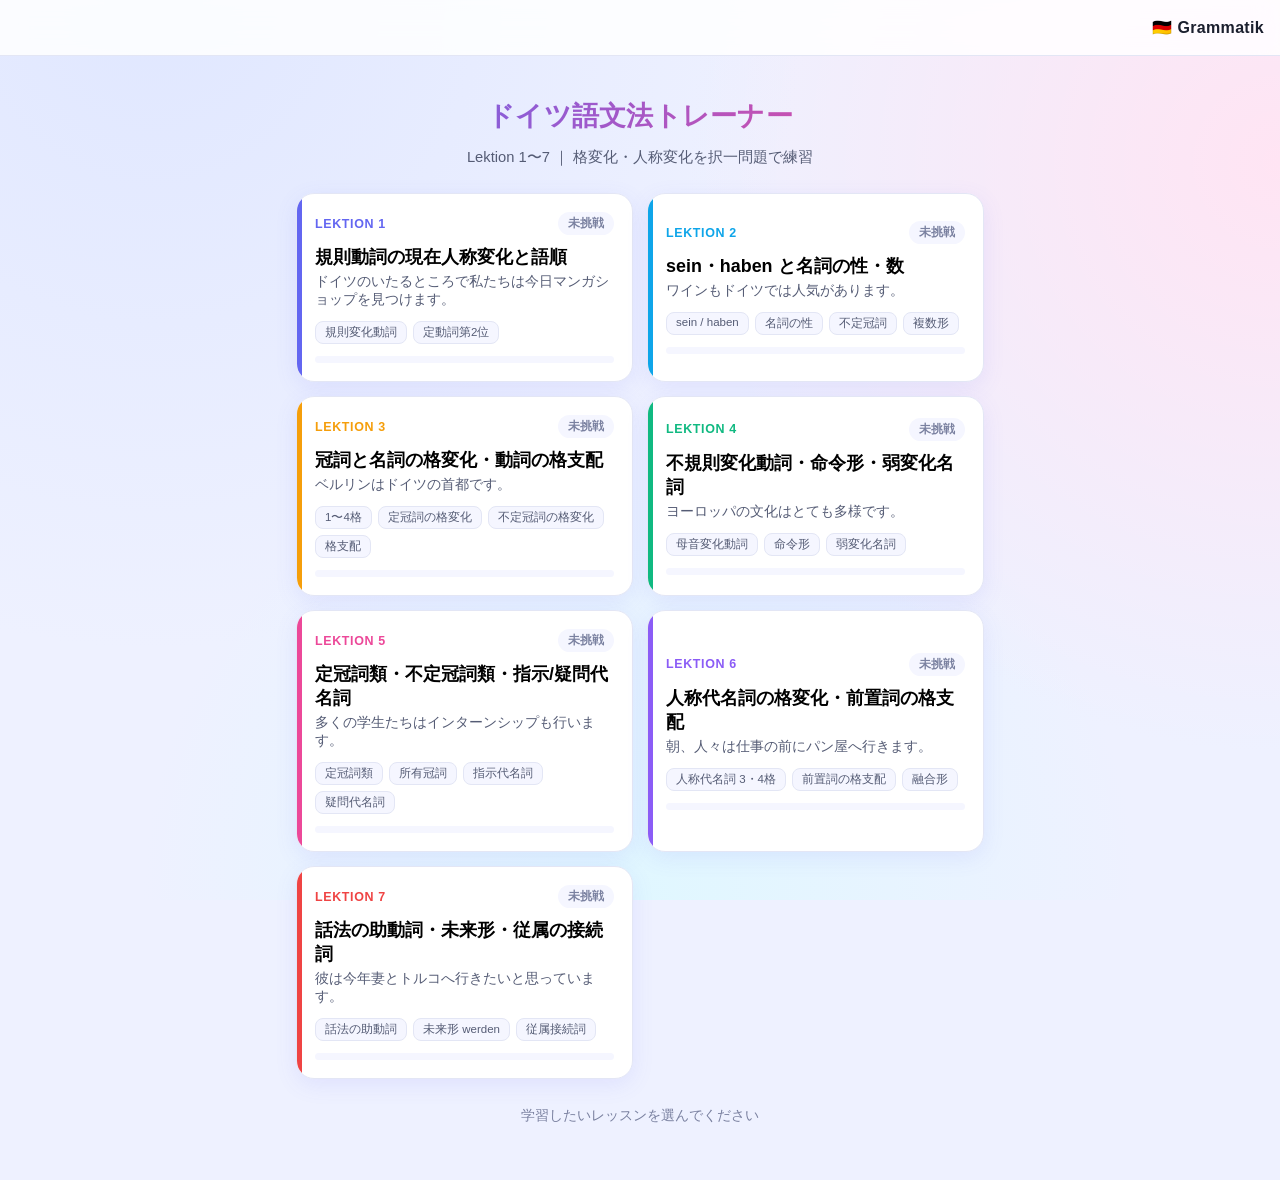
==== index.html @ c19a34ea "feat: ドイツ語文法トレーナー初版" ====
<!DOCTYPE html>
<html lang="ja">
<head>
  <meta charset="UTF-8">
  <meta name="viewport" content="width=device-width, initial-scale=1.0, viewport-fit=cover">
  <meta name="theme-color" content="#6366f1">
  <meta name="description" content="ドイツ語 Lektion 1〜7 の格変化・人称変化を択一問題で練習できる初学者向け学習アプリ">
  <title>ドイツ語文法トレーナー｜Lektion 1-7</title>
  <link rel="stylesheet" href="css/style.css">
</head>
<body>
  <header class="app-header">
    <button class="home-link" id="homeBtn" aria-label="ホームに戻る">
      <span class="home-icon">‹</span> ホーム
    </button>
    <span class="app-logo">🇩🇪 Grammatik</span>
  </header>

  <main id="view" class="view"></main>

  <!-- データ → ロジック → アプリ本体 の順に読み込む（ES Modules不使用でfile://でも動作） -->
  <script src="js/data/lektionen.js"></script>
  <script src="js/data/questions.js"></script>
  <script src="js/storage.js"></script>
  <script src="js/quiz.js"></script>
  <script src="js/app.js"></script>
</body>
</html>
---- css/style.css ----
/* =========================================================
   ドイツ語文法トレーナー スタイル
   モバイルファースト / CSS変数テーマ / アニメーション
   ========================================================= */

:root {
  --bg: #eef1ff;
  --bg-grad: radial-gradient(circle at 12% 0%, #e0e7ff 0%, transparent 45%),
    radial-gradient(circle at 100% 18%, #ffe4f3 0%, transparent 40%),
    radial-gradient(circle at 50% 100%, #e0f7ff 0%, transparent 45%);
  --surface: #ffffff;
  --surface-2: #f5f6ff;
  --text: #1b1f2e;
  --text-soft: #555c75;
  --text-mute: #7a81a0;
  --border: #e3e6f5;
  --accent: #6366f1;
  --ok: #0d9f6e;
  --ok-bg: #e1faf0;
  --ng: #ef4444;
  --ng-bg: #fdeaea;
  --shadow: 0 6px 22px rgba(99, 102, 241, 0.1);
  --shadow-lg: 0 14px 40px rgba(99, 102, 241, 0.18);
  --radius: 18px;
  --radius-sm: 12px;
  --header-h: 56px;
}

@media (prefers-color-scheme: dark) {
  :root {
    --bg: #14172a;
    --bg-grad: radial-gradient(circle at 10% 0%, rgba(99, 102, 241, 0.22) 0%, transparent 45%),
      radial-gradient(circle at 100% 15%, rgba(236, 72, 153, 0.16) 0%, transparent 40%),
      radial-gradient(circle at 50% 100%, rgba(14, 165, 233, 0.16) 0%, transparent 45%);
    --surface: #1f2338;
    --surface-2: #272c47;
    --text: #f5f6fc;
    --text-soft: #cdd2ea;
    --text-mute: #a3a9c8;
    --border: #383e5e;
    --ok: #34d399;
    --ok-bg: #163a30;
    --ng-bg: #3f2027;
    --shadow: 0 6px 22px rgba(0, 0, 0, 0.45);
    --shadow-lg: 0 14px 40px rgba(0, 0, 0, 0.6);
  }
}

* { box-sizing: border-box; }

html, body {
  margin: 0;
  padding: 0;
}

[hidden] { display: none !important; }

body {
  font-family: -apple-system, BlinkMacSystemFont, "Segoe UI", "Hiragino Sans",
    "Hiragino Kaku Gothic ProN", "Noto Sans JP", Meiryo, sans-serif;
  background-color: var(--bg);
  background-image: var(--bg-grad);
  background-attachment: fixed;
  color: var(--text);
  -webkit-font-smoothing: antialiased;
  line-height: 1.6;
  overflow-x: hidden;
}

/* ---------- ヘッダー ---------- */
.app-header {
  position: sticky;
  top: 0;
  z-index: 30;
  height: var(--header-h);
  display: flex;
  align-items: center;
  justify-content: space-between;
  padding: 0 16px;
  padding-top: env(safe-area-inset-top);
  background: color-mix(in srgb, var(--surface) 86%, transparent);
  backdrop-filter: saturate(180%) blur(12px);
  -webkit-backdrop-filter: saturate(180%) blur(12px);
  border-bottom: 1px solid var(--border);
}
.app-logo {
  font-weight: 700;
  letter-spacing: 0.02em;
  font-size: 1rem;
}
.home-link {
  display: inline-flex;
  align-items: center;
  gap: 4px;
  border: none;
  background: transparent;
  color: var(--accent);
  font-size: 0.95rem;
  font-weight: 600;
  cursor: pointer;
  padding: 8px 6px;
  border-radius: 10px;
  transition: background 0.2s, transform 0.15s;
}
.home-link:active { transform: scale(0.94); }
.home-icon { font-size: 1.3rem; line-height: 1; }
.hidden { visibility: hidden; opacity: 0; pointer-events: none; }

/* ---------- ビュー / 遷移アニメ ---------- */
.view {
  max-width: 720px;
  margin: 0 auto;
  padding: 20px 16px calc(40px + env(safe-area-inset-bottom));
}
.view-enter { animation: viewIn 0.4s cubic-bezier(0.22, 1, 0.36, 1); }
@keyframes viewIn {
  from { opacity: 0; transform: translateY(14px); }
  to   { opacity: 1; transform: translateY(0); }
}

/* ---------- ボタン共通 ---------- */
.btn {
  display: inline-flex;
  align-items: center;
  justify-content: center;
  gap: 8px;
  min-height: 52px;
  padding: 0 22px;
  border: none;
  border-radius: 14px;
  font-size: 1rem;
  font-weight: 700;
  cursor: pointer;
  transition: transform 0.15s, box-shadow 0.2s, background 0.2s, opacity 0.2s;
  -webkit-tap-highlight-color: transparent;
}
.btn:active { transform: scale(0.97); }
.btn-primary {
  background: linear-gradient(135deg, var(--accent), color-mix(in srgb, var(--accent) 70%, #ffffff));
  color: #fff;
  box-shadow: 0 8px 20px color-mix(in srgb, var(--accent) 45%, transparent);
}
.btn-ghost {
  background: var(--surface);
  color: var(--text-soft);
  border: 1px solid var(--border);
}

/* ====================== ホーム ====================== */
.hero { text-align: center; padding: 18px 0 24px; }
.hero-title {
  margin: 0;
  font-size: 1.7rem;
  font-weight: 800;
  letter-spacing: 0.01em;
  background: linear-gradient(120deg, #6366f1, #ec4899);
  -webkit-background-clip: text;
  background-clip: text;
  color: transparent;
}
.hero-sub { margin: 8px 0 0; color: var(--text-soft); font-size: 0.92rem; }

.card-grid {
  display: grid;
  grid-template-columns: 1fr;
  gap: 14px;
}
@media (min-width: 600px) {
  .card-grid { grid-template-columns: 1fr 1fr; }
}

.card {
  position: relative;
  text-align: left;
  background: var(--surface);
  border: 1px solid var(--border);
  border-radius: var(--radius);
  padding: 18px;
  cursor: pointer;
  overflow: hidden;
  box-shadow: var(--shadow);
  transition: transform 0.18s, box-shadow 0.25s;
  animation: cardIn 0.5s both cubic-bezier(0.22, 1, 0.36, 1);
  animation-delay: var(--delay, 0ms);
}
.card::before {
  content: "";
  position: absolute;
  inset: 0 auto 0 0;
  width: 5px;
  background: var(--accent);
}
.card:hover { transform: translateY(-4px); box-shadow: var(--shadow-lg); }
.card:active { transform: translateY(-1px) scale(0.99); }
@keyframes cardIn {
  from { opacity: 0; transform: translateY(20px) scale(0.98); }
  to   { opacity: 1; transform: translateY(0) scale(1); }
}
.card-top { display: flex; justify-content: space-between; align-items: center; }
.card-num {
  font-size: 0.78rem;
  font-weight: 700;
  color: var(--accent);
  letter-spacing: 0.05em;
  text-transform: uppercase;
}
.card-badge {
  font-size: 0.72rem;
  font-weight: 700;
  padding: 4px 10px;
  border-radius: 999px;
  background: color-mix(in srgb, var(--accent) 14%, transparent);
  color: var(--accent);
}
.card-badge--new { background: var(--surface-2); color: var(--text-mute); }
.card-title { margin: 10px 0 4px; font-size: 1.12rem; font-weight: 700; }
.card-sub { margin: 0; font-size: 0.85rem; color: var(--text-soft); }
.card-tags { display: flex; flex-wrap: wrap; gap: 6px; margin: 12px 0; }
.tag {
  font-size: 0.72rem;
  padding: 3px 9px;
  border-radius: 8px;
  background: var(--surface-2);
  color: var(--text-soft);
  border: 1px solid var(--border);
}
.progress {
  height: 7px;
  background: var(--surface-2);
  border-radius: 999px;
  overflow: hidden;
}
.progress-bar {
  height: 100%;
  background: linear-gradient(90deg, var(--accent), color-mix(in srgb, var(--accent) 55%, #fff));
  border-radius: 999px;
  width: 0;
  animation: growBar 0.9s 0.2s both cubic-bezier(0.22, 1, 0.36, 1);
}
@keyframes growBar { from { transform: scaleX(0); transform-origin: left; } }
.home-foot { text-align: center; color: var(--text-mute); font-size: 0.85rem; margin-top: 26px; }

/* ====================== 文法解説 ====================== */
.lektion-head { text-align: center; margin-bottom: 22px; }
.lektion-num {
  display: inline-block;
  font-size: 0.78rem;
  font-weight: 700;
  color: #fff;
  background: var(--accent);
  padding: 4px 14px;
  border-radius: 999px;
  letter-spacing: 0.05em;
}
.lektion-title { margin: 12px 0 8px; font-size: 1.35rem; font-weight: 800; }
.lektion-de { margin: 0; font-style: italic; color: var(--text-soft); font-size: 0.95rem; }
.lektion-ja { margin: 4px 0 0; color: var(--text-mute); font-size: 0.85rem; }

.g-section {
  background: var(--surface);
  border: 1px solid var(--border);
  border-radius: var(--radius);
  padding: 16px 16px 18px;
  margin-bottom: 14px;
  box-shadow: var(--shadow);
}
.g-heading {
  margin: 0 0 10px;
  font-size: 1.02rem;
  font-weight: 700;
  color: var(--accent);
}
.g-body { margin: 0 0 12px; font-size: 0.9rem; color: var(--text-soft); }
.table-wrap { overflow-x: auto; -webkit-overflow-scrolling: touch; border-radius: var(--radius-sm); }
table {
  width: 100%;
  border-collapse: collapse;
  font-size: 0.85rem;
  min-width: 320px;
}
thead th {
  background: color-mix(in srgb, var(--accent) 12%, var(--surface-2));
  color: var(--text);
  font-weight: 700;
  text-align: left;
  padding: 8px 10px;
  white-space: nowrap;
}
tbody td {
  padding: 8px 10px;
  border-top: 1px solid var(--border);
  color: var(--text-soft);
}
tbody tr:nth-child(even) td { background: var(--surface-2); }
.g-notes { margin: 12px 0 0; padding-left: 18px; }
.g-notes li { font-size: 0.84rem; color: var(--text-soft); margin-bottom: 5px; }
.btn-start { width: 100%; margin-top: 8px; }

/* ====================== クイズ ====================== */
.quiz-bar { display: flex; align-items: center; gap: 12px; margin-bottom: 18px; }
.quiz-progress {
  flex: 1;
  height: 8px;
  background: var(--surface-2);
  border-radius: 999px;
  overflow: hidden;
  border: 1px solid var(--border);
}
.quiz-progress-fill {
  height: 100%;
  background: linear-gradient(90deg, var(--accent), color-mix(in srgb, var(--accent) 55%, #fff));
  border-radius: 999px;
  transition: width 0.5s cubic-bezier(0.22, 1, 0.36, 1);
}
.quiz-count { font-size: 0.82rem; font-weight: 700; color: var(--text-soft); white-space: nowrap; }
.quiz-cat {
  display: inline-block;
  font-size: 0.74rem;
  font-weight: 700;
  color: var(--accent);
  background: color-mix(in srgb, var(--accent) 13%, transparent);
  padding: 4px 11px;
  border-radius: 999px;
  margin-bottom: 10px;
}
.quiz-prompt {
  margin: 0 0 20px;
  font-size: 1.18rem;
  font-weight: 700;
  line-height: 1.5;
}

.choices { display: grid; gap: 10px; }
.choice {
  display: flex;
  align-items: center;
  gap: 12px;
  width: 100%;
  min-height: 56px;
  padding: 12px 16px;
  background: var(--surface);
  border: 2px solid var(--border);
  border-radius: 14px;
  font-size: 1.05rem;
  font-weight: 600;
  color: var(--text);
  text-align: left;
  cursor: pointer;
  transition: transform 0.12s, border-color 0.2s, background 0.2s;
  -webkit-tap-highlight-color: transparent;
}
.choice:hover:not(.locked) { border-color: var(--accent); }
.choice:active:not(.locked) { transform: scale(0.98); }
.choice-key {
  display: grid;
  place-items: center;
  width: 30px;
  height: 30px;
  flex-shrink: 0;
  border-radius: 8px;
  background: var(--surface-2);
  color: var(--text-soft);
  font-size: 0.85rem;
  font-weight: 800;
}
.choice.locked { cursor: default; }
.choice.correct {
  border-color: var(--ok);
  background: var(--ok-bg);
  color: var(--ok);
}
.choice.correct .choice-key { background: var(--ok); color: #fff; }
.choice.correct::after { content: "✓"; margin-left: auto; font-weight: 800; color: var(--ok); }
.choice.wrong {
  border-color: var(--ng);
  background: var(--ng-bg);
  color: var(--ng);
}
.choice.wrong .choice-key { background: var(--ng); color: #fff; }
.choice.wrong::after { content: "✕"; margin-left: auto; font-weight: 800; color: var(--ng); }
.choice.pop { animation: pop 0.4s cubic-bezier(0.22, 1.4, 0.4, 1); }
@keyframes pop { 0% { transform: scale(1); } 40% { transform: scale(1.05); } 100% { transform: scale(1); } }
.choice.shake { animation: shake 0.4s; }
@keyframes shake {
  0%, 100% { transform: translateX(0); }
  20% { transform: translateX(-7px); }
  40% { transform: translateX(7px); }
  60% { transform: translateX(-5px); }
  80% { transform: translateX(5px); }
}

.btn-hint { width: 100%; margin-top: 16px; font-size: 0.92rem; min-height: 46px; }
.btn-hint.used { opacity: 0.6; }
.hint {
  margin-top: 12px;
  padding: 12px 14px;
  background: color-mix(in srgb, #f59e0b 13%, var(--surface));
  border: 1px solid color-mix(in srgb, #f59e0b 35%, var(--border));
  border-radius: var(--radius-sm);
  font-size: 0.88rem;
  color: var(--text-soft);
  animation: slideDown 0.3s ease;
}
.feedback {
  margin-top: 16px;
  padding: 14px 16px;
  border-radius: var(--radius-sm);
  font-size: 0.9rem;
  line-height: 1.55;
  animation: slideDown 0.35s ease;
}
.feedback strong { display: inline-block; margin-right: 4px; font-size: 0.98rem; }
.feedback--ok { background: var(--ok-bg); color: var(--ok); border: 1px solid color-mix(in srgb, var(--ok) 35%, transparent); }
.feedback--ok strong { color: var(--ok); }
.feedback--ng { background: var(--ng-bg); color: var(--ng); border: 1px solid color-mix(in srgb, var(--ng) 35%, transparent); }
.feedback--ok b, .feedback--ng b { color: inherit; }
.tip-box {
  margin-top: 10px;
  padding: 10px 12px;
  border-radius: var(--radius-sm);
  background: color-mix(in srgb, #f59e0b 16%, var(--surface));
  border: 1px solid color-mix(in srgb, #f59e0b 35%, var(--border));
  color: var(--text-soft);
  font-size: 0.86rem;
  line-height: 1.6;
}
.tip-label {
  display: block;
  font-weight: 800;
  font-size: 0.8rem;
  color: #d97706;
  margin-bottom: 4px;
}
@keyframes slideDown {
  from { opacity: 0; transform: translateY(-8px); max-height: 0; }
  to   { opacity: 1; transform: translateY(0); }
}
.btn-next { width: 100%; margin-top: 16px; animation: slideDown 0.35s ease; }

/* ====================== 結果 ====================== */
.result { text-align: center; }
.score-ring {
  --pct: 0;
  width: 168px;
  height: 168px;
  margin: 14px auto 18px;
  border-radius: 50%;
  background:
    conic-gradient(var(--accent) calc(var(--pct) * 1%), var(--surface-2) 0);
  display: grid;
  place-items: center;
  animation: ringIn 1s cubic-bezier(0.22, 1, 0.36, 1) both;
}
@keyframes ringIn { from { transform: scale(0.7) rotate(-25deg); opacity: 0; } }
.score-inner {
  width: 132px;
  height: 132px;
  border-radius: 50%;
  background: var(--surface);
  display: grid;
  place-items: center;
  box-shadow: var(--shadow);
}
.score-num { font-size: 3rem; font-weight: 800; color: var(--accent); line-height: 1; }
.score-pct { font-size: 1.3rem; font-weight: 700; color: var(--accent); }
.result-msg { font-size: 1.3rem; font-weight: 800; margin: 4px 0; }
.result-detail { color: var(--text-soft); margin: 0 0 22px; font-size: 0.92rem; }

.review { text-align: left; margin-top: 8px; }
.review-title { font-size: 1rem; font-weight: 700; margin: 0 0 12px; }
.review-item {
  background: var(--surface);
  border: 1px solid var(--border);
  border-left: 4px solid var(--ng);
  border-radius: var(--radius-sm);
  padding: 12px 14px;
  margin-bottom: 10px;
  box-shadow: var(--shadow);
}
.review-q { margin: 0 0 6px; font-weight: 700; font-size: 0.92rem; }
.review-a { margin: 0 0 4px; font-size: 0.88rem; color: var(--ok); }
.review-a b { color: var(--ok); }
.review-e { margin: 0; font-size: 0.85rem; color: var(--text-soft); }
.review-tip {
  margin: 8px 0 0;
  padding-top: 8px;
  border-top: 1px dashed var(--border);
  font-size: 0.82rem;
  color: #d97706;
}
.all-correct {
  background: var(--ok-bg);
  color: var(--ok);
  font-weight: 700;
  padding: 18px;
  border-radius: var(--radius);
}
.result-actions { display: flex; gap: 12px; margin-top: 24px; }
.result-actions .btn { flex: 1; }

/* ====================== 紙吹雪 ====================== */
.confetti-layer {
  position: fixed;
  inset: 0;
  pointer-events: none;
  z-index: 60;
  overflow: hidden;
}
.confetti {
  position: absolute;
  top: 45%;
  width: 9px;
  height: 9px;
  border-radius: 2px;
  opacity: 0;
  animation: confetti 1s ease-out forwards;
}
@keyframes confetti {
  0%   { opacity: 1; transform: translate(0, 0) rotate(0); }
  100% { opacity: 0; transform: translate(var(--dx), var(--dy)) rotate(var(--rot)); }
}

/* ====================== モーション低減 ====================== */
@media (prefers-reduced-motion: reduce) {
  *, *::before, *::after {
    animation-duration: 0.001ms !important;
    animation-iteration-count: 1 !important;
    transition-duration: 0.001ms !important;
  }
  .progress-bar { animation: none; }
}
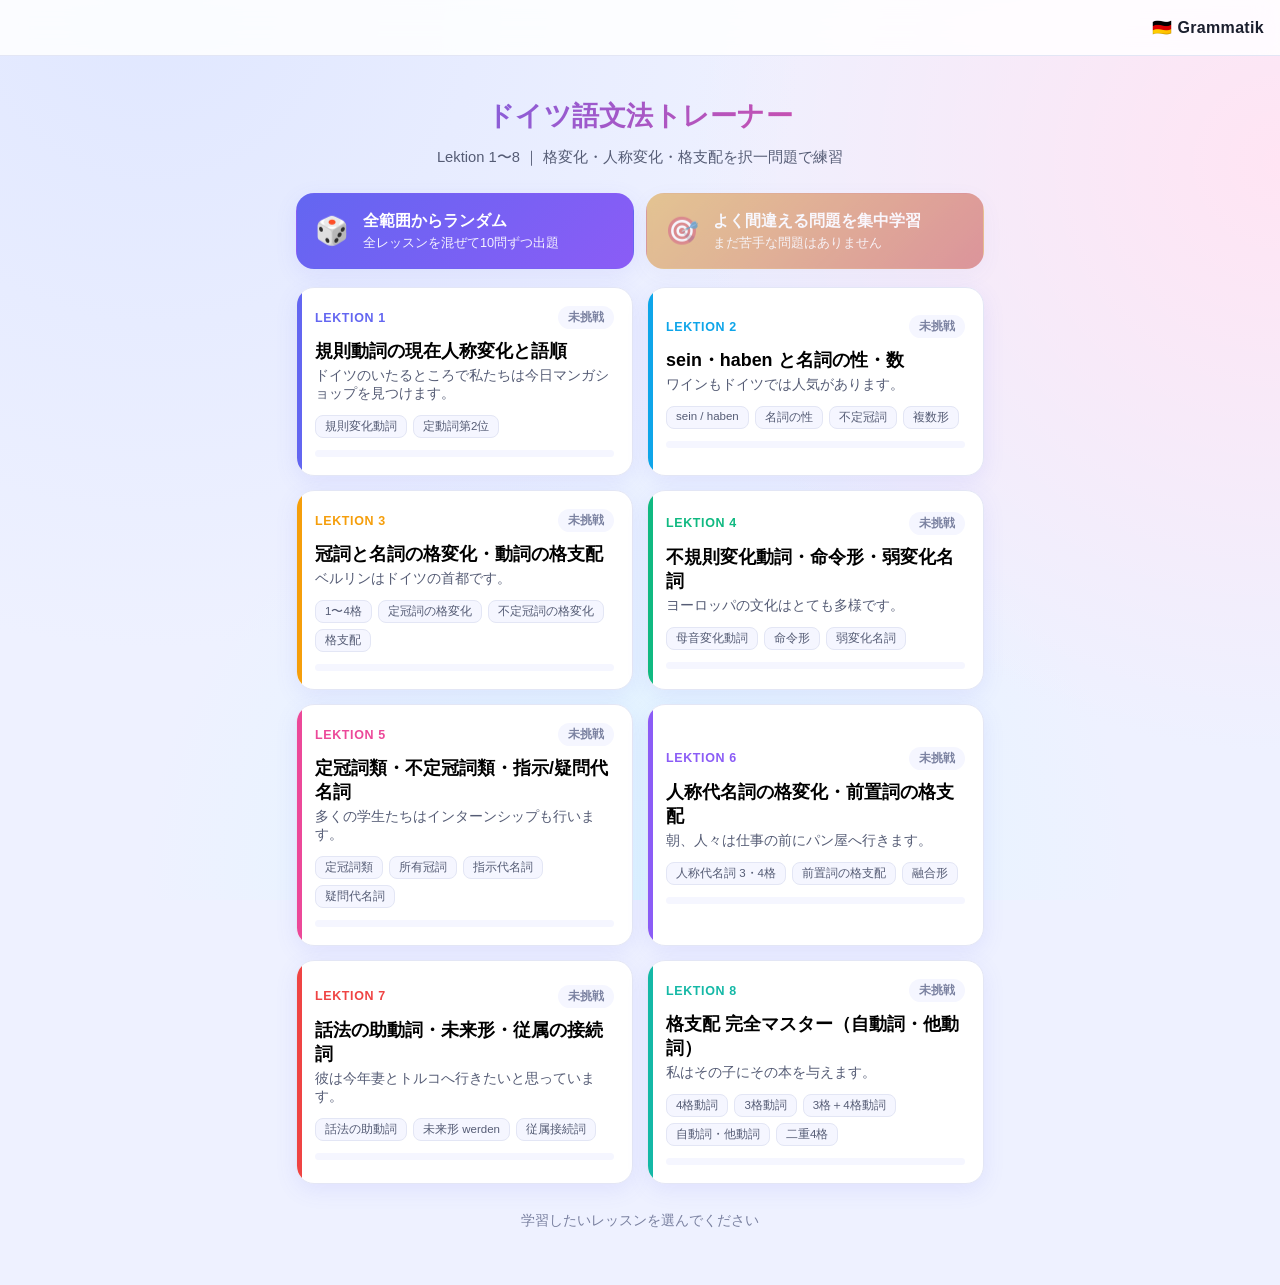
==== commit 4ed36869: "feat: 優先度ベースの出題順・学習サマリー・正答履歴管理を実装 - 苦手スコア = ミス数 - (連続正解数 × 0.5) で出題優先度を計算 - Unit/Lektion クイズも優先度順で出題" ====
--- a/index.html
+++ b/index.html
@@ -3,7 +3,7 @@
 <head>
   <meta charset="UTF-8">
   <meta name="viewport" content="width=device-width, initial-scale=1.0, viewport-fit=cover">
-  <meta name="theme-color" content="#6366f1">
+  <meta name="theme-color" content="#3b82f6">
   <meta name="description" content="ドイツ語 Lektion 1〜7 の格変化・人称変化を択一問題で練習できる初学者向け学習アプリ">
   <title>ドイツ語文法トレーナー｜Lektion 1-7</title>
   <link rel="stylesheet" href="css/style.css">
--- a/css/style.css
+++ b/css/style.css
@@ -14,7 +14,7 @@
   --text-soft: #555c75;
   --text-mute: #7a81a0;
   --border: #e3e6f5;
-  --accent: #6366f1;
+  --accent: #3b82f6;
   --ok: #0d9f6e;
   --ok-bg: #e1faf0;
   --ng: #ef4444;
@@ -29,7 +29,7 @@
 @media (prefers-color-scheme: dark) {
   :root {
     --bg: #14172a;
-    --bg-grad: radial-gradient(circle at 10% 0%, rgba(99, 102, 241, 0.22) 0%, transparent 45%),
+    --bg-grad: radial-gradient(circle at 10% 0%, rgba(59, 130, 246, 0.22) 0%, transparent 45%),
       radial-gradient(circle at 100% 15%, rgba(236, 72, 153, 0.16) 0%, transparent 40%),
       radial-gradient(circle at 50% 100%, rgba(14, 165, 233, 0.16) 0%, transparent 45%);
     --surface: #1f2338;
@@ -169,6 +169,62 @@
   .card-grid { grid-template-columns: 1fr 1fr; }
 }
 
+/* 学習サマリー（苦手数・習得済み数・最終学習） */
+.summary {
+  display: flex;
+  flex-wrap: wrap;
+  gap: 8px;
+  margin: 0 0 16px;
+}
+.summary-item {
+  flex: 1 1 auto;
+  text-align: center;
+  padding: 8px 10px;
+  border-radius: 12px;
+  background: var(--surface-2);
+  border: 1px solid var(--border);
+  font-size: 0.82rem;
+  color: var(--text-soft);
+}
+.summary-item b {
+  font-size: 1.1rem;
+  margin-right: 2px;
+}
+.summary-item--muted { opacity: 0.7; }
+
+/* ホーム上部の特別メニュー（全範囲ランダム・間違い復習） */
+.special-grid {
+  display: grid;
+  grid-template-columns: 1fr;
+  gap: 12px;
+  margin-bottom: 18px;
+}
+@media (min-width: 600px) {
+  .special-grid { grid-template-columns: 1fr 1fr; }
+}
+.special-card {
+  display: flex;
+  align-items: center;
+  gap: 14px;
+  text-align: left;
+  padding: 16px 18px;
+  border-radius: var(--radius);
+  border: 1px solid transparent;
+  color: #fff;
+  cursor: pointer;
+  box-shadow: var(--shadow);
+  transition: transform 0.18s, box-shadow 0.25s, opacity 0.2s;
+}
+.special-card:hover:not(:disabled) { transform: translateY(-3px); box-shadow: var(--shadow-lg); }
+.special-card:active:not(:disabled) { transform: translateY(-1px) scale(0.99); }
+.special-card:disabled { cursor: not-allowed; opacity: 0.55; filter: grayscale(0.3); }
+.special-card--random { background: linear-gradient(135deg, #6366f1, #8b5cf6); }
+.special-card--review { background: linear-gradient(135deg, #f59e0b, #ef4444); }
+.special-icon { font-size: 1.7rem; line-height: 1; flex-shrink: 0; }
+.special-body { display: flex; flex-direction: column; gap: 3px; }
+.special-title { font-weight: 700; font-size: 1.02rem; }
+.special-sub { font-size: 0.8rem; opacity: 0.92; }
+
 .card {
   position: relative;
   text-align: left;
@@ -297,6 +353,26 @@
 .btn-start { width: 100%; margin-top: 8px; }
 
 /* ====================== クイズ ====================== */
+.quiz-top {
+  display: flex;
+  align-items: center;
+  justify-content: space-between;
+  gap: 12px;
+  margin-bottom: 12px;
+}
+.quiz-round {
+  font-size: 0.76rem;
+  font-weight: 800;
+  color: var(--text-mute);
+  letter-spacing: 0.02em;
+}
+.btn-grammar {
+  min-height: 38px;
+  padding: 6px 14px;
+  font-size: 0.82rem;
+  font-weight: 700;
+  white-space: nowrap;
+}
 .quiz-bar { display: flex; align-items: center; gap: 12px; margin-bottom: 18px; }
 .quiz-progress {
   flex: 1;
@@ -323,10 +399,18 @@
   border-radius: 999px;
   margin-bottom: 10px;
 }
+.quiz-translation {
+  margin: 0 0 8px;
+  font-size: 1.22rem;
+  font-weight: 700;
+  color: var(--text);
+  line-height: 1.5;
+}
 .quiz-prompt {
   margin: 0 0 20px;
-  font-size: 1.18rem;
-  font-weight: 700;
+  font-size: 1rem;
+  font-weight: 600;
+  color: var(--text-soft);
   line-height: 1.5;
 }
 
@@ -401,6 +485,34 @@
   color: var(--text-soft);
   animation: slideDown 0.3s ease;
 }
+.hint-table-label {
+  margin: 10px 0 4px;
+  font-size: 0.8rem;
+  font-weight: 700;
+  color: var(--text-mute);
+  letter-spacing: 0.02em;
+}
+.hint-table {
+  width: 100%;
+  border-collapse: collapse;
+  font-size: 0.82rem;
+  margin-bottom: 2px;
+}
+.hint-table th,
+.hint-table td {
+  padding: 4px 6px;
+  text-align: center;
+  border: 1px solid color-mix(in srgb, #f59e0b 45%, var(--border));
+}
+.hint-table thead th {
+  background: color-mix(in srgb, #f59e0b 22%, var(--surface));
+  font-weight: 700;
+}
+.hint-table tbody th {
+  background: color-mix(in srgb, #f59e0b 12%, var(--surface));
+  font-weight: 700;
+  text-align: left;
+}
 .feedback {
   margin-top: 16px;
   padding: 14px 16px;
@@ -464,7 +576,18 @@
 .score-num { font-size: 3rem; font-weight: 800; color: var(--accent); line-height: 1; }
 .score-pct { font-size: 1.3rem; font-weight: 700; color: var(--accent); }
 .result-msg { font-size: 1.3rem; font-weight: 800; margin: 4px 0; }
-.result-detail { color: var(--text-soft); margin: 0 0 22px; font-size: 0.92rem; }
+.result-detail { color: var(--text-soft); margin: 0 0 10px; font-size: 0.92rem; }
+.result-hint {
+  margin: 0 auto 18px;
+  max-width: 30em;
+  padding: 10px 14px;
+  font-size: 0.84rem;
+  line-height: 1.6;
+  color: var(--text-soft);
+  background: color-mix(in srgb, var(--accent) 10%, var(--surface));
+  border: 1px solid color-mix(in srgb, var(--accent) 28%, var(--border));
+  border-radius: var(--radius-sm);
+}
 
 .review { text-align: left; margin-top: 8px; }
 .review-title { font-size: 1rem; font-weight: 700; margin: 0 0 12px; }
@@ -495,8 +618,8 @@
   padding: 18px;
   border-radius: var(--radius);
 }
-.result-actions { display: flex; gap: 12px; margin-top: 24px; }
-.result-actions .btn { flex: 1; }
+.result-actions { display: flex; flex-wrap: wrap; gap: 10px; margin-top: 24px; }
+.result-actions .btn { flex: 1; min-width: 140px; }
 
 /* ====================== 紙吹雪 ====================== */
 .confetti-layer {
@@ -520,6 +643,79 @@
   100% { opacity: 0; transform: translate(var(--dx), var(--dy)) rotate(var(--rot)); }
 }
 
+/* ====================== 解説オーバーレイ ====================== */
+body.no-scroll { overflow: hidden; }
+.overlay {
+  position: fixed;
+  inset: 0;
+  z-index: 80;
+  display: flex;
+  align-items: flex-end;
+  justify-content: center;
+  background: rgba(15, 18, 35, 0);
+  transition: background 0.2s ease;
+}
+.overlay.overlay--in { background: rgba(15, 18, 35, 0.55); }
+.overlay.overlay--leaving { background: rgba(15, 18, 35, 0); }
+.overlay-panel {
+  width: 100%;
+  max-width: 680px;
+  max-height: 92vh;
+  display: flex;
+  flex-direction: column;
+  background: var(--bg);
+  background-image: var(--bg-grad);
+  border-radius: var(--radius) var(--radius) 0 0;
+  box-shadow: 0 -10px 40px rgba(0, 0, 0, 0.3);
+  transform: translateY(100%);
+  transition: transform 0.28s cubic-bezier(0.22, 1, 0.36, 1);
+  padding: 0 18px env(safe-area-inset-bottom, 16px);
+}
+.overlay--in .overlay-panel { transform: translateY(0); }
+.overlay--leaving .overlay-panel { transform: translateY(100%); }
+.overlay-head {
+  position: sticky;
+  top: 0;
+  display: flex;
+  align-items: center;
+  justify-content: space-between;
+  gap: 12px;
+  padding: 16px 2px 12px;
+  background: color-mix(in srgb, var(--surface) 90%, transparent);
+  backdrop-filter: blur(6px);
+  -webkit-backdrop-filter: blur(6px);
+  border-bottom: 1px solid var(--border);
+  z-index: 1;
+}
+.overlay-title { margin: 0; font-size: 1.05rem; font-weight: 800; color: var(--accent); }
+.overlay-close {
+  flex-shrink: 0;
+  width: 36px;
+  height: 36px;
+  border-radius: 50%;
+  border: 1px solid var(--border);
+  background: var(--surface);
+  color: var(--text-soft);
+  font-size: 1.4rem;
+  line-height: 1;
+  cursor: pointer;
+}
+.overlay-body { overflow-y: auto; -webkit-overflow-scrolling: touch; padding: 14px 0 16px; }
+.overlay-back { width: 100%; margin: 4px 0 16px; }
+
+/* ====================== スマホ向けボタンレイアウト ====================== */
+@media (max-width: 480px) {
+  .result-actions {
+    flex-direction: column;
+    gap: 8px;
+  }
+  .result-actions .btn {
+    flex: none;
+    width: 100%;
+    min-width: 0;
+  }
+}
+
 /* ====================== モーション低減 ====================== */
 @media (prefers-reduced-motion: reduce) {
   *, *::before, *::after {
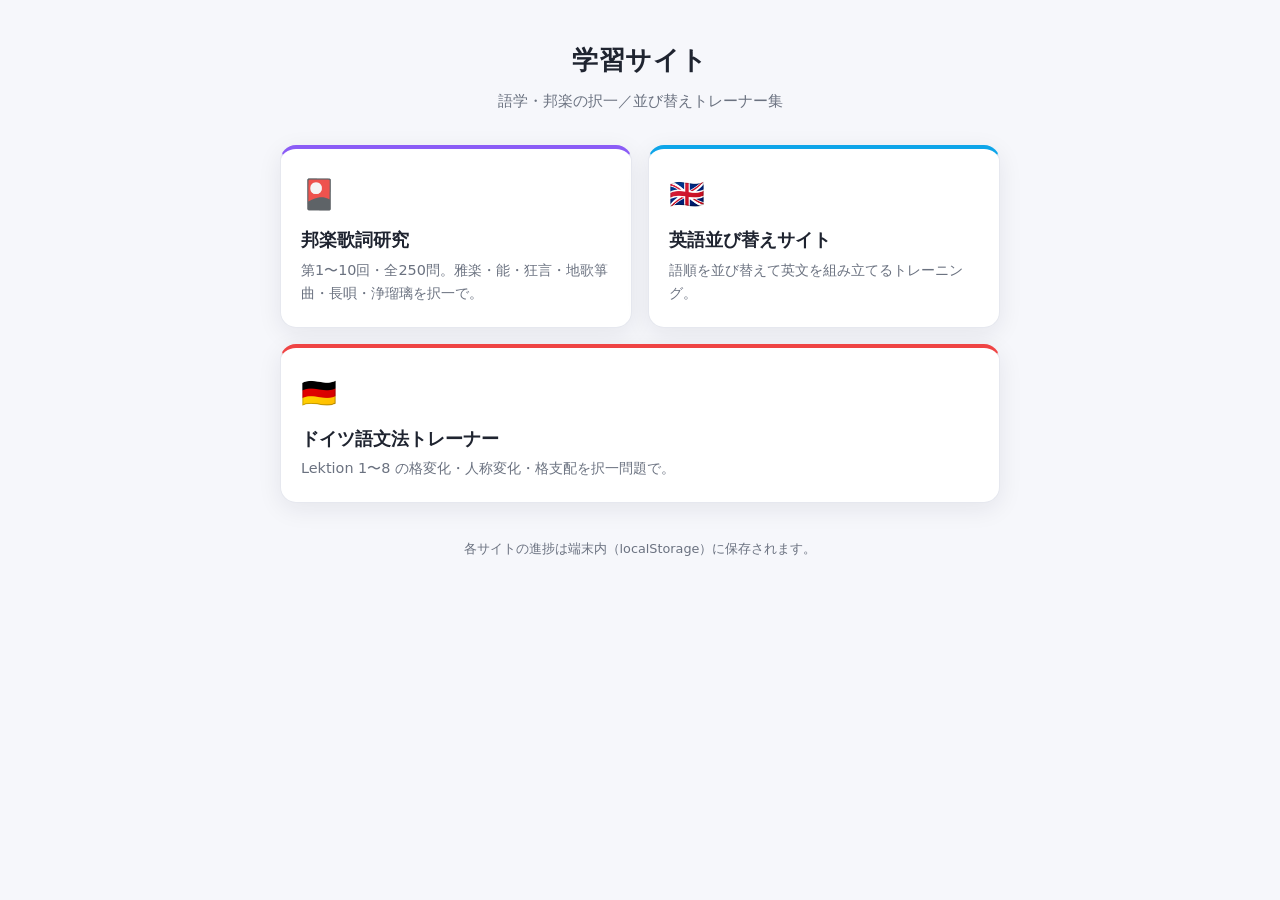
==== commit 2759f7d8: "feat: 学習サイトを3サイト横並び＋ハブ構成に再編し邦楽歌詞研究サイトを追加 - ドイツ語アプリを ドイツ語/ サブフォルダへ移動（git mv で履歴保持） - ルートに3サイト（ドイツ語・英語" ====
--- a/index.html
+++ b/index.html
@@ -4,25 +4,70 @@
   <meta charset="UTF-8">
   <meta name="viewport" content="width=device-width, initial-scale=1.0, viewport-fit=cover">
   <meta name="theme-color" content="#3b82f6">
-  <meta name="description" content="ドイツ語 Lektion 1〜7 の格変化・人称変化を択一問題で練習できる初学者向け学習アプリ">
-  <title>ドイツ語文法トレーナー｜Lektion 1-7</title>
-  <link rel="stylesheet" href="css/style.css">
+  <meta name="description" content="語学・邦楽の択一／並び替え学習サイト集。ドイツ語文法・英語並び替え・邦楽歌詞研究の3つのトレーナーへのハブ。">
+  <title>学習サイト｜ハブ</title>
+  <style>
+    :root {
+      --bg: #f6f7fb; --fg: #1f2430; --muted: #6b7280; --card: #ffffff;
+      --border: #e6e8ef; --shadow: 0 6px 24px rgba(20, 28, 56, .08);
+    }
+    @media (prefers-color-scheme: dark) {
+      :root { --bg: #0f1117; --fg: #e8eaf0; --muted: #9aa3b2; --card: #171a22; --border: #262b36; --shadow: 0 6px 24px rgba(0,0,0,.4); }
+    }
+    * { box-sizing: border-box; }
+    body {
+      margin: 0; background: var(--bg); color: var(--fg);
+      font-family: system-ui, -apple-system, "Hiragino Kaku Gothic ProN", "Noto Sans JP", sans-serif;
+      -webkit-font-smoothing: antialiased; line-height: 1.6;
+    }
+    .wrap { max-width: 760px; margin: 0 auto; padding: 40px 20px 64px; }
+    header { text-align: center; margin-bottom: 32px; }
+    h1 { font-size: 1.6rem; margin: 0 0 8px; letter-spacing: .02em; }
+    .sub { color: var(--muted); font-size: .95rem; margin: 0; }
+    .grid { display: grid; gap: 16px; }
+    @media (min-width: 560px) { .grid { grid-template-columns: 1fr 1fr; } }
+    .site {
+      display: block; text-decoration: none; color: inherit;
+      background: var(--card); border: 1px solid var(--border); border-radius: 16px;
+      padding: 22px 20px; box-shadow: var(--shadow);
+      transition: transform .15s ease, box-shadow .15s ease, border-color .15s ease;
+      border-top: 4px solid var(--accent);
+    }
+    .site:hover { transform: translateY(-3px); box-shadow: 0 12px 30px rgba(20,28,56,.14); border-color: var(--accent); }
+    .site:focus-visible { outline: 3px solid var(--accent); outline-offset: 2px; }
+    .site--wide { grid-column: 1 / -1; }
+    .site-emoji { font-size: 1.8rem; }
+    .site-title { font-size: 1.15rem; font-weight: 700; margin: 8px 0 4px; }
+    .site-desc { color: var(--muted); font-size: .9rem; margin: 0; }
+    footer { text-align: center; color: var(--muted); font-size: .8rem; margin-top: 36px; }
+  </style>
 </head>
 <body>
-  <header class="app-header">
-    <button class="home-link" id="homeBtn" aria-label="ホームに戻る">
-      <span class="home-icon">‹</span> ホーム
-    </button>
-    <span class="app-logo">🇩🇪 Grammatik</span>
-  </header>
+  <div class="wrap">
+    <header>
+      <h1>学習サイト</h1>
+      <p class="sub">語学・邦楽の択一／並び替えトレーナー集</p>
+    </header>
 
-  <main id="view" class="view"></main>
+    <nav class="grid">
+      <a class="site" href="邦楽歌詞研究/index.html" style="--accent:#8b5cf6">
+        <div class="site-emoji">🎴</div>
+        <div class="site-title">邦楽歌詞研究</div>
+        <p class="site-desc">第1〜10回・全250問。雅楽・能・狂言・地歌箏曲・長唄・浄瑠璃を択一で。</p>
+      </a>
+      <a class="site" href="https://mitsutakakikuchi.github.io/english-reorder-trainer/" style="--accent:#0ea5e9">
+        <div class="site-emoji">🇬🇧</div>
+        <div class="site-title">英語並び替えサイト</div>
+        <p class="site-desc">語順を並び替えて英文を組み立てるトレーニング。</p>
+      </a>
+      <a class="site site--wide" href="ドイツ語/index.html" style="--accent:#ef4444">
+        <div class="site-emoji">🇩🇪</div>
+        <div class="site-title">ドイツ語文法トレーナー</div>
+        <p class="site-desc">Lektion 1〜8 の格変化・人称変化・格支配を択一問題で。</p>
+      </a>
+    </nav>
 
-  <!-- データ → ロジック → アプリ本体 の順に読み込む（ES Modules不使用でfile://でも動作） -->
-  <script src="js/data/lektionen.js"></script>
-  <script src="js/data/questions.js"></script>
-  <script src="js/storage.js"></script>
-  <script src="js/quiz.js"></script>
-  <script src="js/app.js"></script>
+    <footer>各サイトの進捗は端末内（localStorage）に保存されます。</footer>
+  </div>
 </body>
 </html>
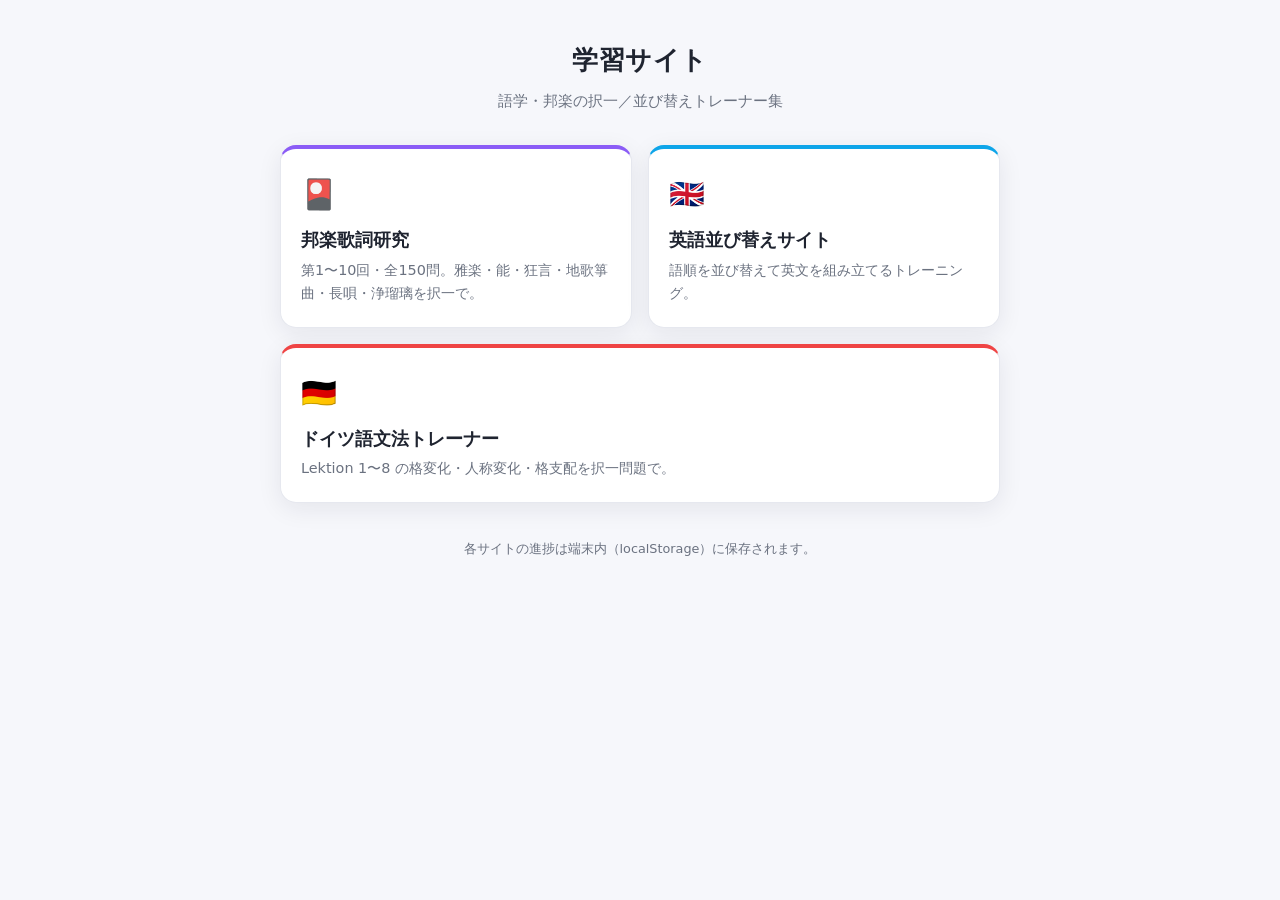
==== commit f608eb6b: "fix: ハブの邦楽歌詞研究の問題数表記を250問→150問に修正" ====
--- a/index.html
+++ b/index.html
@@ -53,7 +53,7 @@
       <a class="site" href="邦楽歌詞研究/index.html" style="--accent:#8b5cf6">
         <div class="site-emoji">🎴</div>
         <div class="site-title">邦楽歌詞研究</div>
-        <p class="site-desc">第1〜10回・全250問。雅楽・能・狂言・地歌箏曲・長唄・浄瑠璃を択一で。</p>
+        <p class="site-desc">第1〜10回・全150問。雅楽・能・狂言・地歌箏曲・長唄・浄瑠璃を択一で。</p>
       </a>
       <a class="site" href="https://mitsutakakikuchi.github.io/english-reorder-trainer/" style="--accent:#0ea5e9">
         <div class="site-emoji">🇬🇧</div>
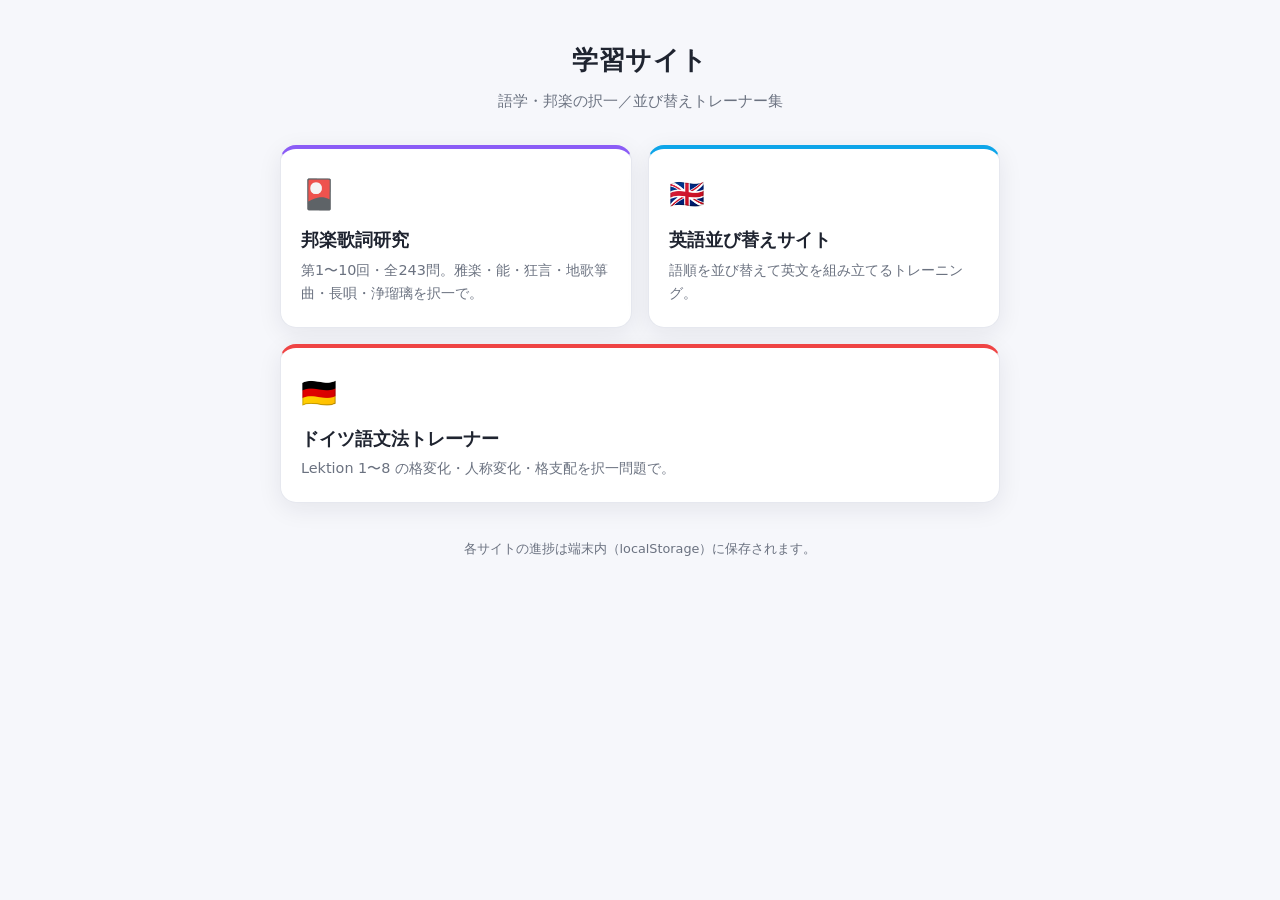
==== commit 1471b36c: "feat: 邦楽歌詞研究の問題を243問に拡充、ハブの表記を更新 各回の問題を精選150問から243問に増やし、「百合」の表記をユリに修正。 ハブのトップページの問題数表記（150問→243問）も合わ" ====
--- a/index.html
+++ b/index.html
@@ -53,7 +53,7 @@
       <a class="site" href="邦楽歌詞研究/index.html" style="--accent:#8b5cf6">
         <div class="site-emoji">🎴</div>
         <div class="site-title">邦楽歌詞研究</div>
-        <p class="site-desc">第1〜10回・全150問。雅楽・能・狂言・地歌箏曲・長唄・浄瑠璃を択一で。</p>
+        <p class="site-desc">第1〜10回・全243問。雅楽・能・狂言・地歌箏曲・長唄・浄瑠璃を択一で。</p>
       </a>
       <a class="site" href="https://mitsutakakikuchi.github.io/english-reorder-trainer/" style="--accent:#0ea5e9">
         <div class="site-emoji">🇬🇧</div>
